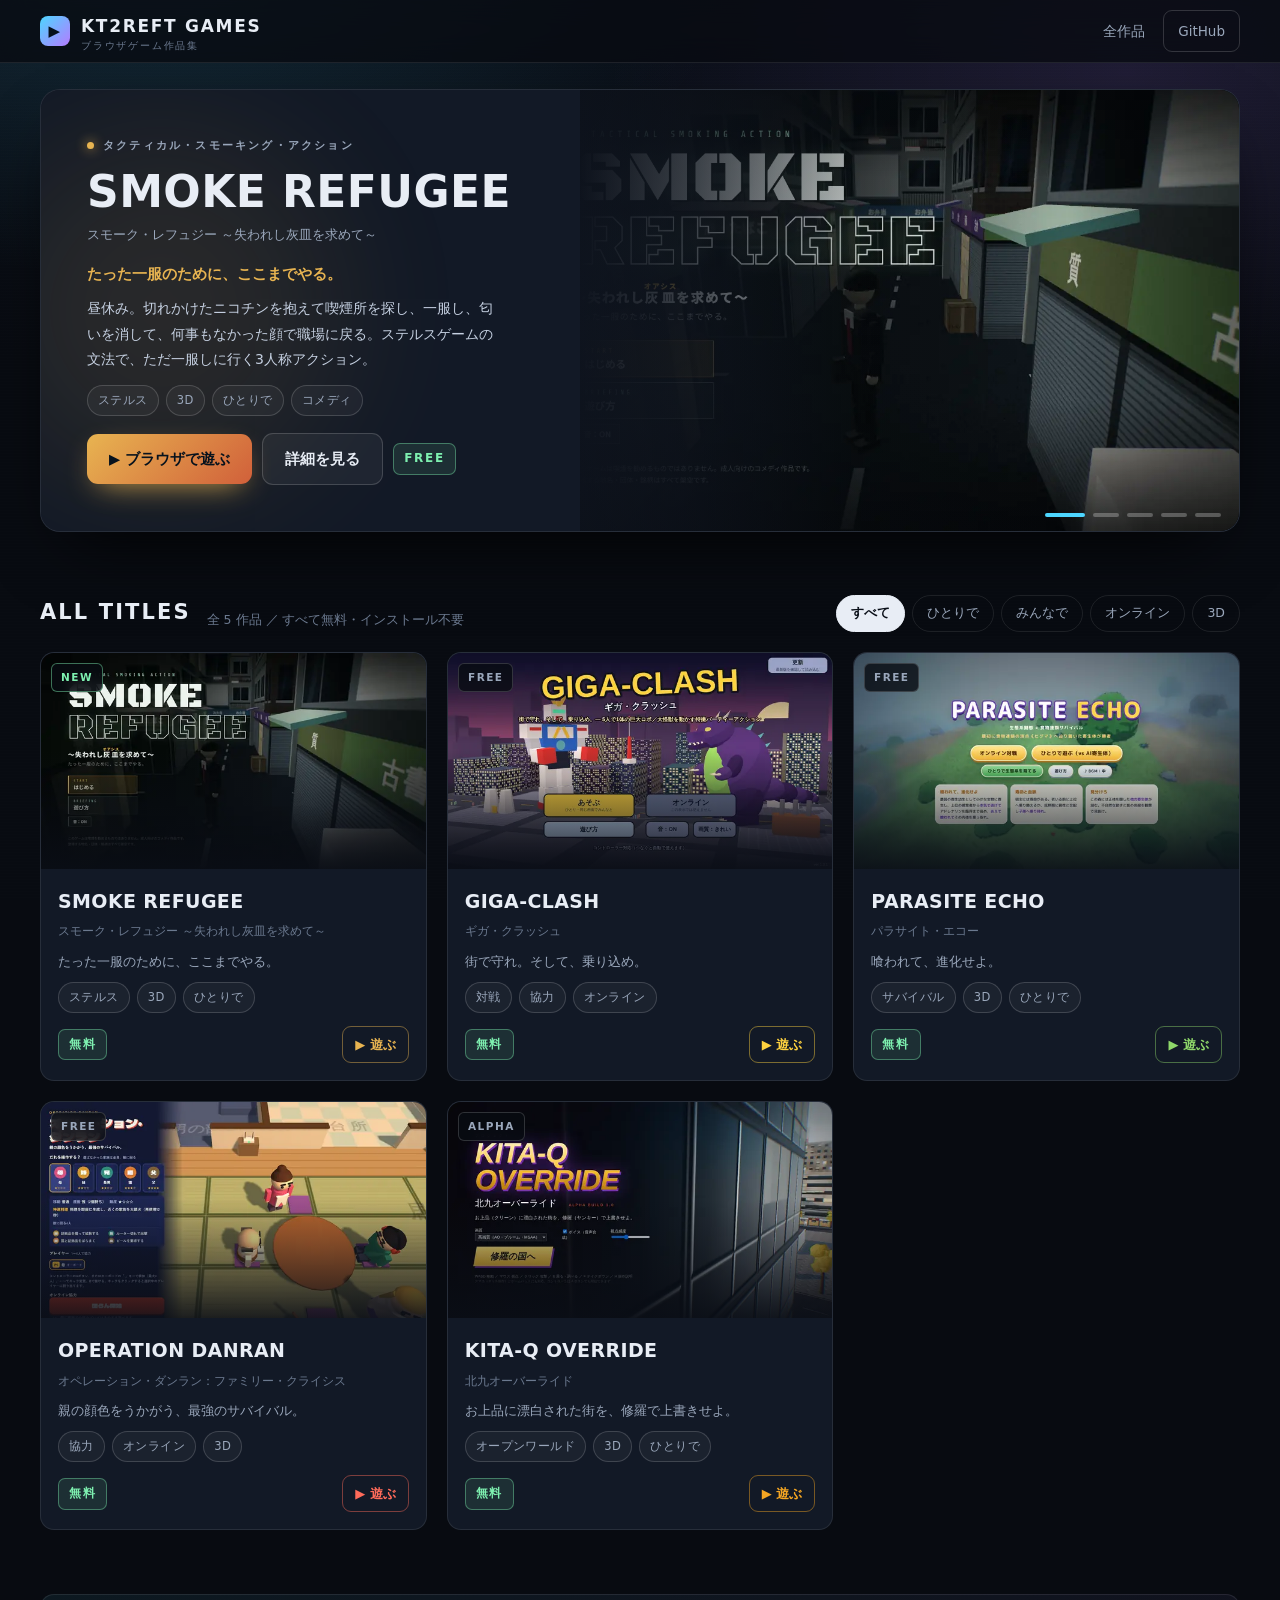
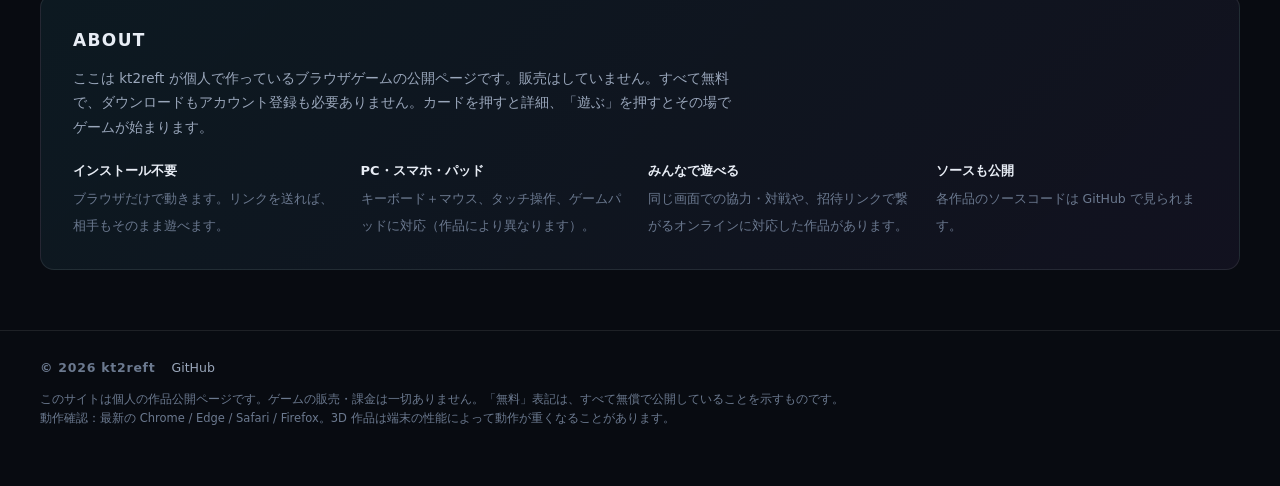
==== games/index.html @ 139df522 "作品一覧ページ（KT2REFT GAMES）を追加 公開中のブラウザゲーム5作品を、ゲーム販売サイト風の一覧として games/ に追加。各カードから直接ゲームを起動でき、詳細では特徴・ 操作・動作環" ====
<!DOCTYPE html>
<html lang="ja">
<head>
<meta charset="utf-8">
<meta name="viewport" content="width=device-width, initial-scale=1">
<title>KT2REFT GAMES — ブラウザで遊べる自作ゲーム</title>
<meta name="description" content="kt2reft が作ったブラウザゲームの一覧。インストール不要、クリックするだけで今すぐ遊べます。">
<meta property="og:type" content="website">
<meta property="og:title" content="KT2REFT GAMES">
<meta property="og:description" content="インストール不要。クリックするだけで遊べるブラウザゲーム集。">
<meta property="og:image" content="assets/og.jpg">
<meta name="twitter:card" content="summary_large_image">
<link rel="icon" href="data:image/svg+xml,%3Csvg xmlns='http://www.w3.org/2000/svg' viewBox='0 0 32 32'%3E%3Crect width='32' height='32' rx='7' fill='%230b0f17'/%3E%3Cpath d='M9 12h14v3h-5v8h-4v-8H9z' fill='%234dd6ff'/%3E%3C/svg%3E">
<style>
:root{
  --bg:#080b11; --bg2:#0d121c; --panel:#121926; --panel2:#182233;
  --line:rgba(255,255,255,.09); --line2:rgba(255,255,255,.16);
  --tx:#e8edf5; --tx2:#9aa7bb; --tx3:#6b798f;
  --acc:#4dd6ff; --acc2:#b47cff;
  --radius:14px;
  --jp:"Hiragino Kaku Gothic ProN","Hiragino Sans","Noto Sans JP","Yu Gothic UI","Yu Gothic",Meiryo,system-ui,sans-serif;
  --lat:ui-sans-serif,system-ui,"Segoe UI","Helvetica Neue",Arial,"Hiragino Kaku Gothic ProN",sans-serif;
  --maxw:1240px;
}
*{box-sizing:border-box}
html{scroll-behavior:smooth}
body{
  margin:0; background:var(--bg); color:var(--tx);
  font-family:var(--jp); font-size:15px; line-height:1.8;
  -webkit-font-smoothing:antialiased; overflow-x:hidden;
}
body.lock{overflow:hidden}
a{color:inherit;text-decoration:none}
img{display:block;max-width:100%}
button{font:inherit;color:inherit;border:0;background:none;cursor:pointer}
.wrap{max-width:var(--maxw);margin:0 auto;padding:0 20px}
.lat{font-family:var(--lat);letter-spacing:.06em}
.lat,.brand,.slide h2,.sheet .ttl h2,.card h4,.sechd h3,.about h3,.sheet h5,.eyebrow,.badge,.free,.side .price .p{font-weight:700;font-stretch:condensed}

/* ---------- background glow ---------- */
.bgfx{position:fixed;inset:0;z-index:0;pointer-events:none;
  background:
    radial-gradient(900px 500px at 12% -5%, rgba(77,214,255,.14), transparent 65%),
    radial-gradient(800px 500px at 88% 8%, rgba(180,124,255,.13), transparent 65%),
    linear-gradient(180deg,#0a0f18 0%,var(--bg) 40%);
}
.grain{position:fixed;inset:0;z-index:0;pointer-events:none;opacity:.5;
  background-image:linear-gradient(rgba(255,255,255,.022) 1px,transparent 1px);
  background-size:100% 3px;mix-blend-mode:overlay}

/* ---------- header ---------- */
header{position:sticky;top:0;z-index:40;backdrop-filter:blur(14px);
  background:rgba(8,11,17,.78);border-bottom:1px solid var(--line)}
.hd{display:flex;align-items:center;gap:18px;height:62px}
.brand{display:flex;align-items:center;gap:11px;font-family:var(--lat);font-weight:700;font-size:17px;letter-spacing:.1em;white-space:nowrap}
.brand .mk{width:30px;height:30px;border-radius:8px;display:grid;place-items:center;
  background:linear-gradient(135deg,var(--acc),var(--acc2));color:#06101c;font-size:15px;font-weight:700}
.brand small{display:block;font-family:var(--jp);font-size:10px;letter-spacing:.18em;color:var(--tx3);font-weight:400;line-height:1}
.hd nav{margin-left:auto;display:flex;align-items:center;gap:4px}
.hd nav a{padding:8px 14px;border-radius:9px;font-size:13.5px;color:var(--tx2);transition:.18s;white-space:nowrap}
@media(max-width:560px){.hd{gap:8px;height:56px}.brand{font-size:14px;gap:8px}.brand .mk{width:26px;height:26px;font-size:13px}.brand small{font-size:9px;letter-spacing:.12em}.hd nav a{padding:7px 10px;font-size:12.5px}}
.hd nav a:hover{color:var(--tx);background:rgba(255,255,255,.06)}
.hd .gh{border:1px solid var(--line2)}

/* ---------- hero ---------- */
.hero{position:relative;z-index:1;padding:26px 0 8px}
.stage{position:relative;border-radius:20px;overflow:hidden;border:1px solid var(--line);
  background:var(--panel);box-shadow:0 30px 70px -30px #000}
.slides{position:relative;min-height:430px}
.slide{position:absolute;inset:0;opacity:0;transition:opacity .55s ease;pointer-events:none;
  display:grid;grid-template-columns:minmax(0,45%) minmax(0,55%);background:var(--panel)}
.slide.on{opacity:1;pointer-events:auto;position:relative}
.slide .art{position:relative;overflow:hidden;background:#06090e}
.slide .shot{width:100%;height:100%;object-fit:cover;object-position:center 45%}
.slide .art:before{content:"";position:absolute;inset:0;z-index:2;
  background:linear-gradient(90deg,var(--panel) 0%,rgba(18,25,38,.72) 16%,rgba(18,25,38,.12) 42%,transparent 70%)}
.slide .art:after{content:"";position:absolute;inset:0;z-index:2;
  background:radial-gradient(120% 90% at 100% 50%, transparent 40%, rgba(8,11,17,.55) 100%)}
.slide .inner{position:relative;z-index:3;display:flex;flex-direction:column;justify-content:center;
  gap:13px;padding:46px 10px 46px 46px}
.slide .inner:before{content:"";position:absolute;left:-60px;top:50%;transform:translateY(-50%);
  width:360px;height:360px;border-radius:50%;background:var(--gc,var(--acc));opacity:.1;filter:blur(70px);z-index:-1}
@media(max-width:880px){
  .slides{min-height:0}
  .slide{grid-template-columns:1fr}
  .slide.on{display:grid}
  .slide .art{aspect-ratio:16/9;order:-1}
  .slide .art:before{background:linear-gradient(0deg,var(--panel) 2%,rgba(18,25,38,.35) 40%,transparent 75%)}
  .slide .inner{padding:18px 22px 26px;gap:10px}
  .slide .lead{-webkit-line-clamp:3}
  .dots{right:14px;bottom:auto;top:calc(56.25vw - 22px)}
  .cta .free{display:none}
}
.eyebrow{display:inline-flex;align-items:center;gap:9px;font-size:11px;letter-spacing:.2em;
  font-family:var(--lat);color:var(--tx2);text-transform:uppercase}
.eyebrow i{width:7px;height:7px;border-radius:50%;background:var(--gc,var(--acc));box-shadow:0 0 12px var(--gc,var(--acc));flex:none}
.slide h2{margin:0;font-family:var(--lat);font-size:clamp(28px,3.6vw,44px);line-height:1.05;font-weight:700;letter-spacing:.01em}
.slide .jpt{font-size:13px;color:var(--tx2);margin-top:-5px}
.slide .tag{margin:2px 0 -4px;font-size:14.5px;font-weight:700;color:var(--gc,var(--acc))}
.slide .lead{font-size:14px;color:#c6d1e2;max-width:46ch;margin:0;
  display:-webkit-box;-webkit-line-clamp:4;-webkit-box-orient:vertical;overflow:hidden}
.chips{display:flex;flex-wrap:wrap;gap:7px}
.chip{font-size:11.5px;letter-spacing:.04em;padding:4px 10px;border-radius:999px;
  border:1px solid var(--line2);color:var(--tx2);background:rgba(255,255,255,.04)}
.cta{display:flex;flex-wrap:wrap;gap:10px;align-items:center;margin-top:4px}
.btn{display:inline-flex;align-items:center;gap:9px;padding:12px 22px;border-radius:11px;
  font-weight:700;font-size:14.5px;transition:.18s;white-space:nowrap}
.btn.play{background:linear-gradient(135deg,var(--gc,var(--acc)),var(--gc2,var(--acc2)));color:#07121d;
  box-shadow:0 10px 30px -12px var(--gc,var(--acc))}
.btn.play:hover{transform:translateY(-2px);filter:brightness(1.07)}
.btn.ghost{border:1px solid var(--line2);color:var(--tx);background:rgba(255,255,255,.05)}
.btn.ghost:hover{background:rgba(255,255,255,.11)}
.free{font-family:var(--lat);font-size:12px;letter-spacing:.14em;color:#7ef0b0;
  border:1px solid rgba(126,240,176,.4);background:rgba(126,240,176,.1);padding:4px 10px;border-radius:7px}
.dots{position:absolute;right:18px;bottom:14px;display:flex;gap:8px;z-index:3}
.dots b{width:26px;height:4px;border-radius:3px;background:rgba(255,255,255,.26);cursor:pointer;transition:.25s}
.dots b.on{background:var(--acc);width:40px}

/* ---------- section ---------- */
.sec{position:relative;z-index:1;padding:54px 0 0;scroll-margin-top:74px}
.sechd{display:flex;align-items:flex-end;gap:16px;flex-wrap:wrap;margin-bottom:20px}
.sechd h3{margin:0;font-family:var(--lat);font-size:21px;letter-spacing:.1em;font-weight:700}
.sechd span{font-size:12.5px;color:var(--tx3)}
.filters{margin-left:auto;display:flex;gap:7px;flex-wrap:wrap}
.filters button{font-size:12.5px;padding:6px 14px;border-radius:999px;border:1px solid var(--line);
  color:var(--tx2);transition:.18s}
.filters button:hover{color:var(--tx);border-color:var(--line2)}
.filters button.on{background:var(--tx);color:#0a0f18;border-color:var(--tx);font-weight:700}

/* ---------- grid ---------- */
.grid{display:grid;grid-template-columns:repeat(auto-fill,minmax(310px,1fr));gap:20px}
.card{position:relative;border-radius:var(--radius);overflow:hidden;background:var(--panel);
  border:1px solid var(--line);transition:.22s;cursor:pointer;display:flex;flex-direction:column}
.card:hover{transform:translateY(-4px);border-color:var(--cc,var(--acc));
  box-shadow:0 22px 44px -22px rgba(0,0,0,.9),0 0 0 1px var(--cc,var(--acc)) inset}
.card .art{position:relative;aspect-ratio:16/9;overflow:hidden;background:#06090e}
.card .art img{width:100%;height:100%;object-fit:cover;transition:.4s}
.card:hover .art img{transform:scale(1.045)}
.card .art:after{content:"";position:absolute;inset:0;
  background:linear-gradient(180deg,transparent 45%,rgba(10,14,22,.9) 100%)}
.card .badge{position:absolute;top:10px;left:10px;z-index:2;font-family:var(--lat);font-size:10.5px;
  letter-spacing:.14em;padding:4px 9px;border-radius:6px;background:rgba(8,12,18,.8);
  border:1px solid var(--line2);color:var(--tx2);backdrop-filter:blur(6px)}
.card .badge.new{color:#7ef0b0;border-color:rgba(126,240,176,.45)}
.card .body{padding:15px 17px 17px;display:flex;flex-direction:column;gap:9px;flex:1}
.card h4{margin:0;font-family:var(--lat);font-size:19px;font-weight:700;letter-spacing:.02em}
.card .sub{font-size:11.5px;color:var(--tx3);margin-top:-6px}
.card p{margin:0;font-size:13px;color:var(--tx2);line-height:1.7;flex:1}
.card .foot{display:flex;align-items:center;gap:10px;padding-top:4px}
.card .foot .pbtn{margin-left:auto;font-size:13px;font-weight:700;color:var(--cc,var(--acc));
  display:inline-flex;align-items:center;gap:6px;padding:6px 12px;border-radius:9px;
  border:1px solid color-mix(in srgb,var(--cc,var(--acc)) 45%,transparent);transition:.18s}
.card .foot .pbtn:hover{background:var(--cc,var(--acc));color:#08121c}
.card:hover .foot .pbtn{background:color-mix(in srgb,var(--cc,var(--acc)) 16%,transparent)}

/* ---------- about ---------- */
.about{margin:64px 0 0;padding:30px 32px;border-radius:var(--radius);
  border:1px solid var(--line);background:linear-gradient(135deg,rgba(77,214,255,.07),rgba(180,124,255,.06))}
.about h3{margin:0 0 10px;font-family:var(--lat);font-size:17px;letter-spacing:.08em}
.about p{margin:0 0 8px;font-size:13.5px;color:var(--tx2);max-width:78ch}
.about .pts{display:grid;grid-template-columns:repeat(auto-fit,minmax(200px,1fr));gap:16px;margin-top:20px}
.about .pt b{display:block;font-size:13px;color:var(--tx);margin-bottom:3px}
.about .pt span{font-size:12.5px;color:var(--tx3);line-height:1.65}

footer{position:relative;z-index:1;margin-top:60px;border-top:1px solid var(--line);
  padding:26px 0 46px;font-size:12.5px;color:var(--tx3)}
footer .fl{display:flex;gap:16px;flex-wrap:wrap;align-items:center}
footer a{color:var(--tx2)}footer a:hover{color:var(--acc)}
footer .note{margin-top:10px;font-size:11.5px;line-height:1.7}

/* ---------- detail modal ---------- */
.ov{position:fixed;inset:0;z-index:90;background:rgba(4,6,10,.8);backdrop-filter:blur(7px);
  opacity:0;pointer-events:none;transition:.25s;overflow-y:auto;padding:34px 18px}
.ov.on{opacity:1;pointer-events:auto}
.sheet{max-width:1000px;margin:0 auto;background:var(--bg2);border:1px solid var(--line2);
  border-radius:18px;overflow:hidden;transform:translateY(14px) scale(.99);transition:.28s;
  box-shadow:0 40px 90px -30px #000}
.ov.on .sheet{transform:none}
.sheet .top{position:relative;aspect-ratio:16/8.2;overflow:hidden}
@media(max-width:700px){.sheet .top{aspect-ratio:16/9}}
.sheet .top img{width:100%;height:100%;object-fit:cover;object-position:center 45%}
.sheet .top .vl{position:absolute;inset:0;
  background:linear-gradient(0deg,var(--bg2) 1%,rgba(13,18,28,.25) 40%,transparent 100%)}
.sheet .ttl{padding:16px 30px 0;border-left:3px solid var(--gc,var(--acc));margin:0 30px}
@media(max-width:700px){.sheet .ttl{padding:14px 16px 0;margin:0 18px}}
.sheet .ttl h2{margin:0;font-family:var(--lat);font-size:clamp(24px,4vw,38px);line-height:1.08}
.sheet .ttl .jpt{font-size:13px;color:var(--tx2)}
.close{position:absolute;top:14px;right:14px;z-index:5;width:38px;height:38px;border-radius:10px;
  background:rgba(8,12,18,.72);border:1px solid var(--line2);display:grid;place-items:center;font-size:19px;
  backdrop-filter:blur(6px);transition:.18s}
.close:hover{background:rgba(255,255,255,.16)}
.sheet .cont{padding:24px 30px 34px;display:grid;grid-template-columns:1fr 282px;gap:30px}
@media(max-width:820px){.sheet .cont{grid-template-columns:1fr;padding:20px 18px 30px;gap:22px}}
.sheet .lead2{font-size:14.5px;color:#cbd6e6;margin:0 0 18px;line-height:1.85}
.sheet h5{font-family:var(--lat);font-size:13px;letter-spacing:.14em;color:var(--tx3);
  margin:24px 0 10px;padding-bottom:7px;border-bottom:1px solid var(--line)}
.sheet h5:first-of-type{margin-top:0}
.flist{list-style:none;padding:0;margin:0;display:flex;flex-direction:column;gap:9px}
.flist li{position:relative;padding-left:20px;font-size:13.5px;color:var(--tx2);line-height:1.75}
.flist li:before{content:"";position:absolute;left:3px;top:10px;width:7px;height:7px;border-radius:2px;
  background:var(--gc,var(--acc));transform:rotate(45deg)}
.flist li b{color:var(--tx)}
table.ctl{width:100%;border-collapse:collapse;font-size:13px}
table.ctl td{padding:7px 10px;border-bottom:1px solid var(--line);color:var(--tx2);vertical-align:top}
table.ctl td:first-child{color:var(--tx);width:44%;white-space:nowrap}
.side .box{background:var(--panel);border:1px solid var(--line);border-radius:12px;padding:16px;margin-bottom:14px}
.side .price{text-align:center;padding:18px 16px}
.side .price .p{font-family:var(--lat);font-size:30px;font-weight:700;color:#7ef0b0;line-height:1}
.side .price small{display:block;font-size:11.5px;color:var(--tx3);margin-top:6px}
.side .btn{width:100%;justify-content:center;margin-top:12px}
.spec{font-size:12.5px}
.spec div{display:flex;gap:10px;padding:6px 0;border-bottom:1px solid var(--line)}
.spec div:last-child{border:0}
.spec dt{color:var(--tx3);width:84px;flex:none}
.spec dd{margin:0;color:var(--tx2);flex:1}
.alert{font-size:12px;color:#ffcf8a;background:rgba(255,186,96,.08);border:1px solid rgba(255,186,96,.25);
  border-radius:9px;padding:10px 12px;line-height:1.65}
.hidden{display:none !important}
</style>
</head>
<body>
<div class="bgfx"></div><div class="grain"></div>

<header>
  <div class="wrap hd">
    <a class="brand" href="#top"><span class="mk">▶</span>
      <span>KT2REFT GAMES<small>ブラウザゲーム作品集</small></span></a>
    <nav>
      <a href="#library">全作品</a>
      <a class="gh" href="https://github.com/kt2reft" target="_blank" rel="noopener">GitHub</a>
    </nav>
  </div>
</header>

<main id="top">
  <section class="hero"><div class="wrap">
    <div class="stage">
      <div class="slides" id="slides"></div>
      <div class="dots" id="dots"></div>
    </div>
  </div></section>

  <section class="sec" id="library"><div class="wrap">
    <div class="sechd">
      <h3>ALL TITLES</h3><span>全 5 作品 ／ すべて無料・インストール不要</span>
      <div class="filters" id="filters"></div>
    </div>
    <div class="grid" id="grid"></div>

    <div class="about">
      <h3>ABOUT</h3>
      <p>ここは kt2reft が個人で作っているブラウザゲームの公開ページです。販売はしていません。すべて無料で、ダウンロードもアカウント登録も必要ありません。カードを押すと詳細、「遊ぶ」を押すとその場でゲームが始まります。</p>
      <div class="pts">
        <div class="pt"><b>インストール不要</b><span>ブラウザだけで動きます。リンクを送れば、相手もそのまま遊べます。</span></div>
        <div class="pt"><b>PC・スマホ・パッド</b><span>キーボード＋マウス、タッチ操作、ゲームパッドに対応（作品により異なります）。</span></div>
        <div class="pt"><b>みんなで遊べる</b><span>同じ画面での協力・対戦や、招待リンクで繋がるオンラインに対応した作品があります。</span></div>
        <div class="pt"><b>ソースも公開</b><span>各作品のソースコードは GitHub で見られます。</span></div>
      </div>
    </div>
  </div></section>
</main>

<footer><div class="wrap">
  <div class="fl">
    <span class="lat">© 2026 kt2reft</span>
    <a href="https://github.com/kt2reft" target="_blank" rel="noopener">GitHub</a>
  </div>
  <p class="note">このサイトは個人の作品公開ページです。ゲームの販売・課金は一切ありません。「無料」表記は、すべて無償で公開していることを示すものです。<br>
  動作確認：最新の Chrome / Edge / Safari / Firefox。3D 作品は端末の性能によって動作が重くなることがあります。</p>
</div></footer>

<div class="ov" id="ov"><div class="sheet" id="sheet"></div></div>

<script>
const GAMES = [
  {
    id:"smoke-refugee",
    title:"SMOKE REFUGEE",
    jp:"スモーク・レフュジー ～失われし灰皿を求めて～",
    tagline:"たった一服のために、ここまでやる。",
    genre:"タクティカル・スモーキング・アクション",
    lead:"昼休み。切れかけたニコチンを抱えて喫煙所を探し、一服し、匂いを消して、何事もなかった顔で職場に戻る。ステルスゲームの文法で、ただ一服しに行く3人称アクション。",
    desc:"肩越しのカメラ、しゃがみ歩き、レーダー、見つかった瞬間の「！」と ALERT／CAUTION の警戒フェーズ。ステルスゲームの道具立てを全部使って、やることは一服だけ。1ステージは「行きはニコチンとの戦い、帰りは匂いとの戦い」です。",
    url:"https://kt2reft.github.io/smoke-refugee/",
    repo:"https://github.com/kt2reft/smoke-refugee",
    accent:"#e8b451", accent2:"#d1603a",
    tags:["ステルス","3D","ひとりで","コメディ"],
    cats:["solo","3d"],
    players:"1人",
    updated:"2026-11-18",
    isNew:true,
    features:[
      "<b>ニコチン</b>は時間で減り、ゼロになると鈍足・手ブレ・イライラでメンタルが削れる",
      "吸った直後から広がる<b>匂いの輪</b>は風下へ流れる。輪に入った人は匂いの元を探して振り向く",
      "人の<b>視線は黄色い扇形</b>で地面とレーダーに表示。赤くなるほど疑われている",
      "紙巻きは回復大・匂い大、加熱式は匂い小だが加熱待ちとエラーあり",
      "地図の「喫」マークは情報が古い。撤去済みや全面禁煙のこともある",
      "喫茶店・コンビニ・加熱式専用店を使った立ち回り、路上喫煙指導員による即アウト",
      "失敗の瞬間に死因が大きく出て、<b>R キーひとつで即リトライ</b>"
    ],
    controls:[["移動（カメラの向きが前）","WASD / ↑↓"],["視点","マウス / ←→"],["走る（ニコチン消費1.5倍）","Shift"],["しゃがむ","C"],["一服する・店を使う","Space"],["紙巻き ⇄ 加熱式","Tab"],["消臭スプレー / ガム","Q / E"],["即リトライ","R"]],
    note:"このゲームは喫煙を勧めるものではありません。成人向けのコメディ作品です。登場する地名・団体・銘柄はすべて架空です。"
  },
  {
    id:"giga-clash",
    title:"GIGA-CLASH",
    jp:"ギガ・クラッシュ",
    tagline:"街で守れ。そして、乗り込め。",
    genre:"特撮パーティーアクション",
    lead:"ヒーロー5人 vs 怪人5人。前半は街で市民と拠点を奪い合い、後半は5人で1体の巨大ロボ／大怪獣に乗り込んで戦う、特撮パーティーアクション。",
    desc:"前半戦は裏方として街を走り回り、市民を運び、拠点を奪う。後半戦は仲間と同じ機体に乗り込み、誰がどの役割を担うかを分担しながら巨大戦へ。オンラインは最大10人、足りない席には Bot が入ります。",
    url:"https://kt2reft.github.io/giga-clash/",
    repo:"https://github.com/kt2reft/giga-clash",
    accent:"#ffd23f", accent2:"#ff7a59",
    tags:["対戦","協力","オンライン","3D","パッド対応"],
    cats:["multi","online","3d"],
    players:"1〜10人",
    updated:"2026-11-14",
    features:[
      "<b>同じ画面で最大4人</b>（つないだコントローラーの台数分）",
      "<b>オンライン対戦は最大10人。</b>招待リンクか5文字の部屋コードで参加、空席は Bot が埋める",
      "ヒーロー5人・怪人5人それぞれに固有スキル。ロビーで自由に選べる",
      "巨大戦はジャンプで相手を飛び越えて左右を入れ替えられる。脚部が壊れると跳べない",
      "上級者向けに、コンボ・ジャストガード・動力炉の最適出力・難易度「げきむず」・自己ベスト",
      "はじめての人には「ナビ」が次にやることを案内（ロビーで OFF にできます）",
      "コントローラーは種類を自動判別し、画面のボタン表記も合わせて変わる"
    ],
    controls:[["移動","WASD / 矢印（操縦中は A・D）"],["かつぐ・拾う・作業","Space"],["ジャンプ（操縦中）","W / Space"],["パンチ・弱攻撃（コンボ）","J"],["投げる・強攻撃","K"],["ガード（ジャストガード）","L / Shift"],["飛び道具 / 固有スキル","U / I"],["緊急脱出（操縦を交代）","X"]],
    note:"オンラインはブラウザ同士の直接接続（WebRTC）です。会社や学校のネットワークなど、一部の環境ではつながらないことがあります。"
  },
  {
    id:"parasite-echo",
    title:"PARASITE ECHO",
    jp:"パラサイト・エコー",
    tagline:"喰われて、進化せよ。",
    genre:"3D 生態系サバイバル",
    lead:"寄生体として生まれ、食物連鎖を「わざと喰われて乗っ取る」ことで登っていく3D生態系サバイバル。最初に頂点《ヒグマ》の肉体を奪った寄生体が勝者。",
    desc:"最弱の寄生幼生として小さな生物に寄生し、ひとつ上の階層の捕食者から本気で逃げてアドレナリンを溜める。臨界状態であえて喰われると、その肉体を乗っ取れる。宿主には寿命があり、成熟期に交配すれば子に乗り移れます。階層0〜6、陸・川・沼・海に15種族。",
    url:"https://kt2reft.github.io/parasite-echo/",
    repo:"https://github.com/kt2reft/parasite-echo",
    accent:"#8fd86a", accent2:"#b07cff",
    tags:["サバイバル","3D","ひとりで","育成"],
    cats:["solo","3d"],
    players:"1人",
    updated:"2026-11-15",
    features:[
      "<b>逃げて、溜めて、あえて喰われる。</b>乗っ取れるのはひとつ上の階層の捕食者だけ",
      "宿主には寿命（幼→成→老）。成熟期に同種の異性と交配すると、子に乗り移れる",
      "<b>ひとりで遊ぶ</b>：正体を隠した AI 寄生体5体と頂点を競う",
      "<b>ひとりで生態系を育てる</b>：痩せた森で繁殖し、全14種を健全な数に戻す協力モード",
      "階層0〜6・15種族。陸、川、沼、海それぞれに生息域がある",
      "三人称オービットカメラ、霧の晴れる探索マップとミニマップ",
      "種族ごとにアレンジが変わる自作 BGM と、状態に応じた画面演出"
    ],
    controls:[["移動（Shift で擬態歩き）","WASD"],["視点 / ズーム","右ドラッグ・矢印 / ホイール"],["攻撃・丸呑み","J / 左クリック（長押し）"],["技 / 求愛 / オーバードライブ","K / L / Space"],["マップ","N"]],
    note:"オンライン対戦・協力は claude.ai 版の機能を使うため、この GitHub Pages 版では利用できません。"
  },
  {
    id:"operation-danran",
    title:"OPERATION DANRAN",
    jp:"オペレーション・ダンラン：ファミリー・クライシス",
    tagline:"親の顔色をうかがう、最強のサバイバル。",
    genre:"3D パニック協力アクション",
    lead:"1〜4人で遊べる3Dパニック協力ゲーム。同じ画面に集まっても、オンラインでも協力できる。アカウント不要、招待リンクか4文字のコードで参加。",
    desc:"選ばなかった家族は全員、敵に回ります。母・妹・長男・猫・父。それぞれ移動も運搬も癖も違い、人数が増えるほど家の中の騒動も増えていきます。誰か1人でも怒りゲージが100%になれば、ちゃぶ台返し。",
    url:"https://kt2reft.github.io/operation-danran/",
    repo:"https://github.com/kt2reft/operation-danran",
    accent:"#ff6b5a", accent2:"#ffb347",
    tags:["協力","オンライン","3D","パーティー"],
    cats:["multi","online","3d"],
    players:"1〜4人",
    updated:"2026-11-14",
    features:[
      "<b>みんなが怒る</b>：誰か1人でも怒りゲージが100%になると、ちゃぶ台返しで失敗",
      "<b>みんなが要求する</b>：父はビール、兄はルーター、妹は映えごはん、猫はなでてほしい",
      "<b>口論に巻き込まれる</b>：仲の悪さに応じて口論が発生。仲裁するまで動けず、近くへ飛び火する",
      "一定時間ごとに「家族会議」や兄のゲーム爆音などの家族イベント。人数が多いほど頻繁に",
      "役の癖は残る：母は物音に気づき、妹はカメラで証拠品を撮り、猫は勝手にいたずらする",
      "朝のステージでは、人数に合わせて祖父・祖母・いとこ・おばが泊まりに来ている",
      "オンライン協力はアカウント不要。招待リンクか4文字のコードで参加"
    ],
    controls:[["移動","WASD / 矢印"],["持つ・置く・調べる","Space / クリック"],["参加（ローカル）","「，」キー または パッドの A"],["キャラ変更 / 抜ける","←→ / B"]],
    note:"GitHub Pages 版のオンラインは P2P（WebRTC）接続です。一部のネットワークではつながらないことがあります。"
  },
  {
    id:"kita-q-override",
    title:"KITA-Q OVERRIDE",
    jp:"北九オーバーライド",
    tagline:"お上品に漂白された街を、修羅で上書きせよ。",
    genre:"オープンワールド・アクション",
    lead:"クリーンに漂白された街を、ヤンキーで上書きしていくオープンワールド・アクション。three.js によるブラウザ向け3D実装で、外部アセットは使わずテクスチャもすべてプログラム生成。",
    desc:"市民を感染させ、施設を「角打ち」化し、信号機を破壊して街のルールごと書き換える。ごぼ天ソード、小倉祇園太鼓チャージ、成人式ミッション。現在アルファビルド1.0として公開中です。",
    url:"https://kt2reft.github.io/kita-q-override/",
    repo:"https://github.com/kt2reft/kita-q-override",
    accent:"#f5a623", accent2:"#b06bff",
    tags:["オープンワールド","3D","ひとりで","アルファ版"],
    cats:["solo","3d"],
    players:"1人",
    updated:"2026-11-17",
    alpha:true,
    features:[
      "<b>感染システム</b>：市民を修羅に変える。見た目・陣営・行動・ボイスまで切り替わる",
      "<b>施設ハッキング</b>：ダンプ突入やカップ酒で店を「角打ち」化し、半径50mを修羅ゾーンに",
      "<b>ごぼ天ソード</b>：先端ほど強いノックバック。強制給餌テイクダウンで10秒気絶",
      "<b>小倉祇園太鼓チャージ</b>：ドリフト特化のハンドリングと、半径20mの盆踊りスタン衝撃波",
      "信号機を破壊すると交通規制が消え、街の人と車の動きが変わる",
      "ミッション「成人式は金ピカだろ！」：乱入 → 強制カラーリング → 占拠",
      "パラグライダーでの移動、ビークル搭乗、ヤンキー座り"
    ],
    controls:[["移動 / 視点","WASD / マウス"],["攻撃・使用","クリック / J"],["ダッシュ ⇄ 歩き","Shift / C"],["ジャンプ・パラグライダー","Space"],["強制給餌テイクダウン","F"],["乗る・調べる / 降りる","E"],["武器切替","1〜5 / Q"],["操作説明 / ポーズ","H / P"]],
    note:"アルファ版です。three.js を CDN から読み込むため、インターネット接続が必要です。スマホは横向き推奨。"
  }
];

const CATS = [["all","すべて"],["solo","ひとりで"],["multi","みんなで"],["online","オンライン"],["3d","3D"]];
const $ = s => document.querySelector(s);
const esc = s => String(s).replace(/[&<>"]/g, c => ({'&':'&amp;','<':'&lt;','>':'&gt;','"':'&quot;'}[c]));

/* ---- hero ---- */
$("#slides").innerHTML = GAMES.map((g,i)=>`
  <article class="slide${i?'':' on'}" style="--gc:${g.accent};--gc2:${g.accent2}">
    <div class="inner">
      <div class="eyebrow"><i></i>${esc(g.genre)}${g.alpha?' ／ ALPHA':''}</div>
      <h2>${esc(g.title)}</h2>
      <div class="jpt">${esc(g.jp)}</div>
      <p class="tag">${esc(g.tagline)}</p>
      <p class="lead">${esc(g.lead)}</p>
      <div class="chips">${g.tags.map(t=>`<span class="chip">${esc(t)}</span>`).join('')}</div>
      <div class="cta">
        <a class="btn play" href="${g.url}" target="_blank" rel="noopener">▶ ブラウザで遊ぶ</a>
        <button class="btn ghost" data-open="${g.id}">詳細を見る</button>
        <span class="free">FREE</span>
      </div>
    </div>
    <div class="art"><img class="shot" src="assets/${g.id}.webp" alt="${esc(g.title)} のゲーム画面" ${i?'loading="lazy"':'fetchpriority="high"'}></div>
  </article>`).join('');
$("#dots").innerHTML = GAMES.map((g,i)=>`<b class="${i?'':'on'}" data-go="${i}" title="${esc(g.title)}"></b>`).join('');

let cur=0, timer=null;
function go(n){
  cur=(n+GAMES.length)%GAMES.length;
  document.querySelectorAll('.slide').forEach((s,i)=>s.classList.toggle('on',i===cur));
  document.querySelectorAll('.dots b').forEach((d,i)=>d.classList.toggle('on',i===cur));
}
function play(){ stop(); timer=setInterval(()=>go(cur+1),7000); }
function stop(){ if(timer) clearInterval(timer), timer=null; }
$("#dots").addEventListener('click',e=>{ const b=e.target.closest('[data-go]'); if(b){ go(+b.dataset.go); play(); }});
$(".stage").addEventListener('mouseenter',stop);
$(".stage").addEventListener('mouseleave',play);
if(!matchMedia('(prefers-reduced-motion: reduce)').matches) play();

/* ---- filters + grid ---- */
$("#filters").innerHTML = CATS.map(([c,l],i)=>`<button data-cat="${c}" class="${i?'':'on'}">${l}</button>`).join('');
function renderGrid(cat){
  const list = cat==='all' ? GAMES : GAMES.filter(g=>g.cats.includes(cat));
  $("#grid").innerHTML = list.map(g=>`
    <article class="card" data-open="${g.id}" style="--cc:${g.accent}" tabindex="0" role="button" aria-label="${esc(g.title)} の詳細">
      <div class="art">
        <span class="badge${g.isNew?' new':''}">${g.alpha?'ALPHA':(g.isNew?'NEW':'FREE')}</span>
        <img src="assets/${g.id}-sm.webp" alt="${esc(g.title)} のゲーム画面" loading="lazy" width="640" height="360">
      </div>
      <div class="body">
        <h4>${esc(g.title)}</h4>
        <div class="sub">${esc(g.jp)}</div>
        <p>${esc(g.tagline)}</p>
        <div class="chips">${g.tags.slice(0,3).map(t=>`<span class="chip">${esc(t)}</span>`).join('')}</div>
        <div class="foot">
          <span class="free">無料</span>
          <a class="pbtn" href="${g.url}" target="_blank" rel="noopener" data-play>▶ 遊ぶ</a>
        </div>
      </div>
    </article>`).join('');
}
renderGrid('all');
$("#filters").addEventListener('click',e=>{
  const b=e.target.closest('[data-cat]'); if(!b) return;
  document.querySelectorAll('#filters button').forEach(x=>x.classList.toggle('on',x===b));
  renderGrid(b.dataset.cat);
});

/* ---- detail ---- */
function openGame(id,push=true){
  const g = GAMES.find(x=>x.id===id); if(!g) return;
  $("#sheet").style.setProperty('--gc',g.accent);
  $("#sheet").style.setProperty('--gc2',g.accent2);
  $("#sheet").innerHTML = `
    <button class="close" aria-label="閉じる">✕</button>
    <div class="top">
      <img src="assets/${g.id}.webp" alt="${esc(g.title)} のゲーム画面">
      <div class="vl"></div>
    </div>
    <div class="ttl"><h2>${esc(g.title)}</h2><div class="jpt">${esc(g.jp)} ／ ${esc(g.genre)}</div></div>
    <div class="cont">
      <div>
        <p class="lead2"><b>${esc(g.tagline)}</b><br>${esc(g.lead)}</p>
        <p class="lead2" style="color:var(--tx2);font-size:13.5px">${esc(g.desc)}</p>
        <h5>FEATURES</h5>
        <ul class="flist">${g.features.map(f=>`<li>${f}</li>`).join('')}</ul>
        <h5>CONTROLS</h5>
        <table class="ctl">${g.controls.map(([a,b])=>`<tr><td>${esc(a)}</td><td>${esc(b)}</td></tr>`).join('')}</table>
        ${g.note?`<h5>NOTE</h5><div class="alert">${esc(g.note)}</div>`:''}
      </div>
      <aside class="side">
        <div class="box price">
          <div class="p">無料</div>
          <small>インストール・登録不要</small>
          <a class="btn play" href="${g.url}" target="_blank" rel="noopener">▶ 今すぐ遊ぶ</a>
          <a class="btn ghost" href="${g.repo}" target="_blank" rel="noopener">ソースコード</a>
        </div>
        <div class="box spec">
          <div><dt>プレイ人数</dt><dd>${esc(g.players)}</dd></div>
          <div><dt>ジャンル</dt><dd>${esc(g.genre)}</dd></div>
          <div><dt>対応</dt><dd>${esc(g.tags.join(' / '))}</dd></div>
          <div><dt>更新</dt><dd>${esc(g.updated)}</dd></div>
          <div><dt>動作環境</dt><dd>最新のブラウザ（WebGL）</dd></div>
        </div>
      </aside>
    </div>`;
  $("#ov").classList.add('on'); document.body.classList.add('lock');
  $("#sheet").scrollIntoView({block:'start'}); $("#ov").scrollTop = 0;
  if(push && location.hash !== '#'+id) history.pushState({id},'', '#'+id);
}
function closeGame(push=true){
  $("#ov").classList.remove('on'); document.body.classList.remove('lock');
  if(push && location.hash) history.pushState({},'', location.pathname+location.search);
}
document.addEventListener('click',e=>{
  if(e.target.closest('[data-play]')) return;
  const o=e.target.closest('[data-open]');
  if(o){ e.preventDefault(); openGame(o.dataset.open); return; }
  if(e.target.closest('.close')){ closeGame(); return; }
  if(e.target===$("#ov")) closeGame();
});
document.addEventListener('keydown',e=>{
  if(e.key==='Escape' && $("#ov").classList.contains('on')) closeGame();
  const c=e.target.closest && e.target.closest('.card');
  if(c && (e.key==='Enter'||e.key===' ')){ e.preventDefault(); openGame(c.dataset.open); }
});
addEventListener('popstate',()=>{
  const id=location.hash.slice(1);
  if(id && GAMES.some(g=>g.id===id)) openGame(id,false); else closeGame(false);
});
if(location.hash){ const id=location.hash.slice(1); if(GAMES.some(g=>g.id===id)) openGame(id,false); }
</script>
</body>
</html>
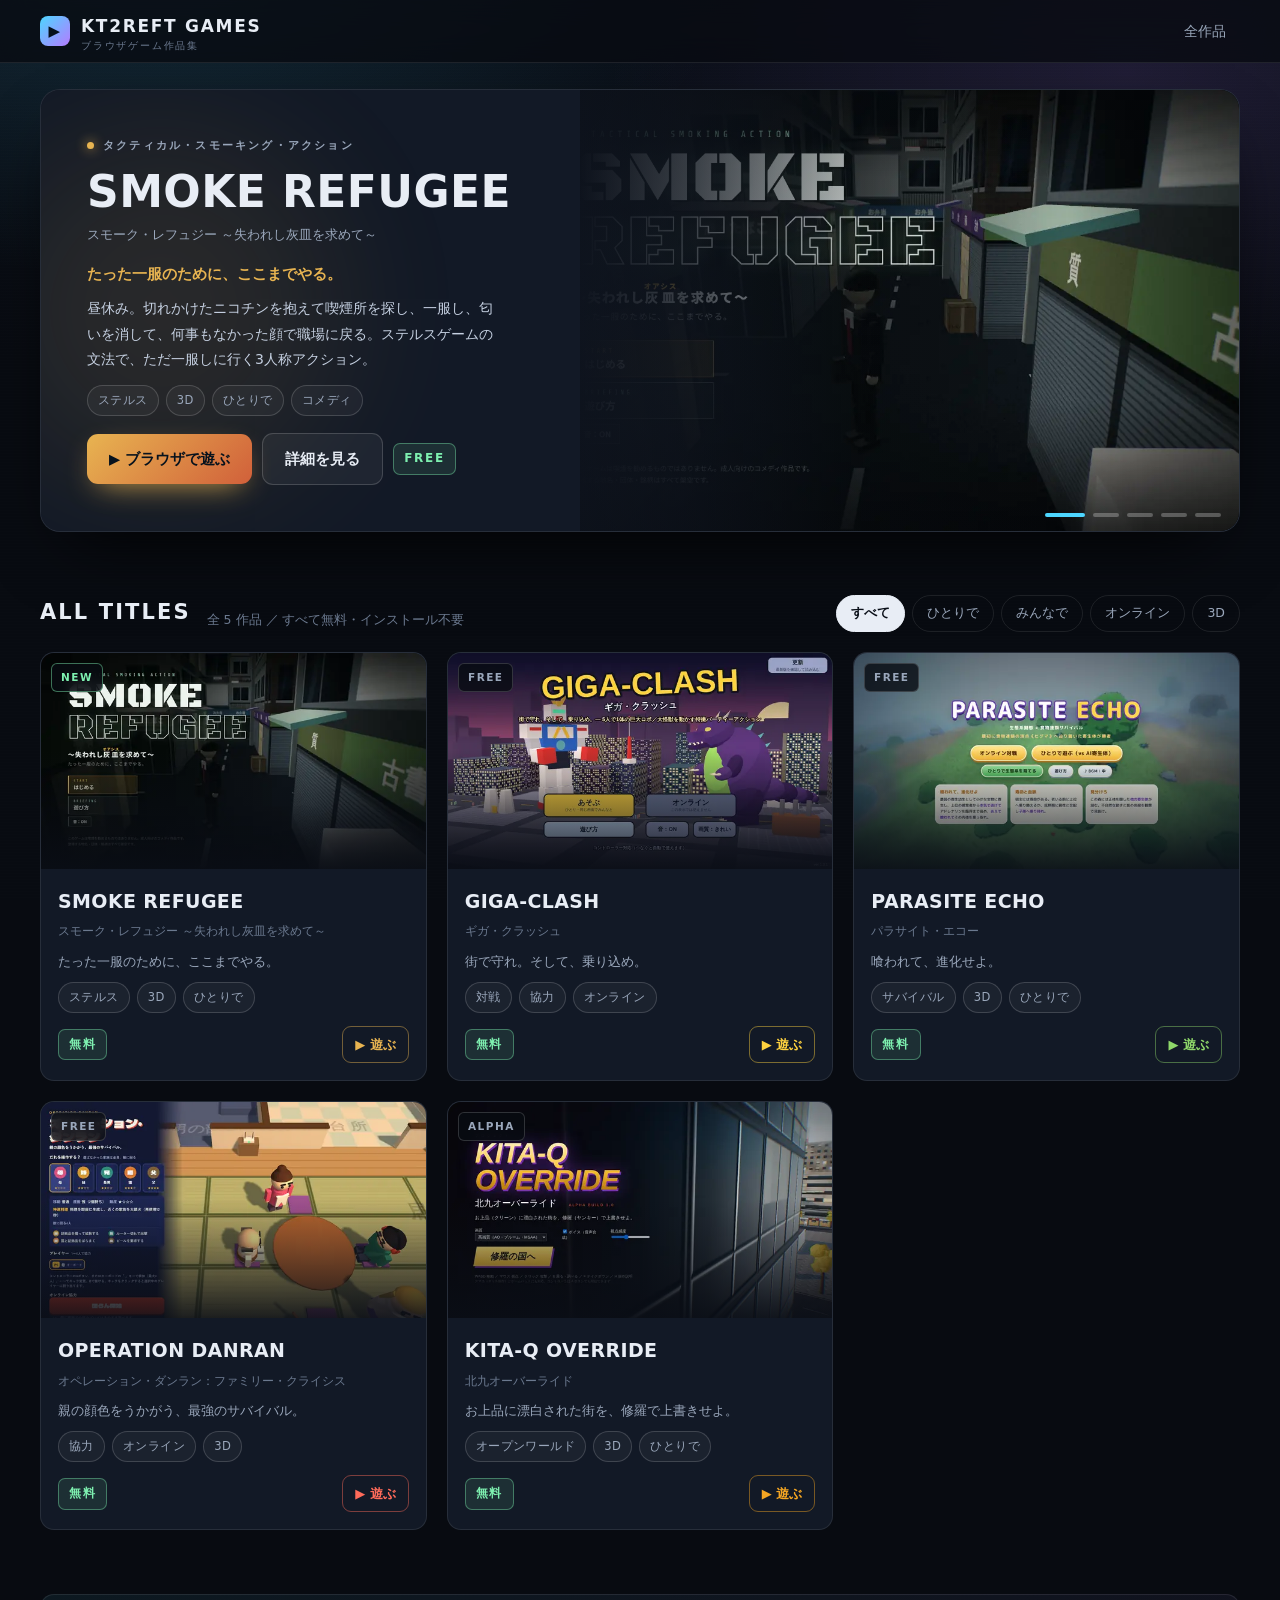
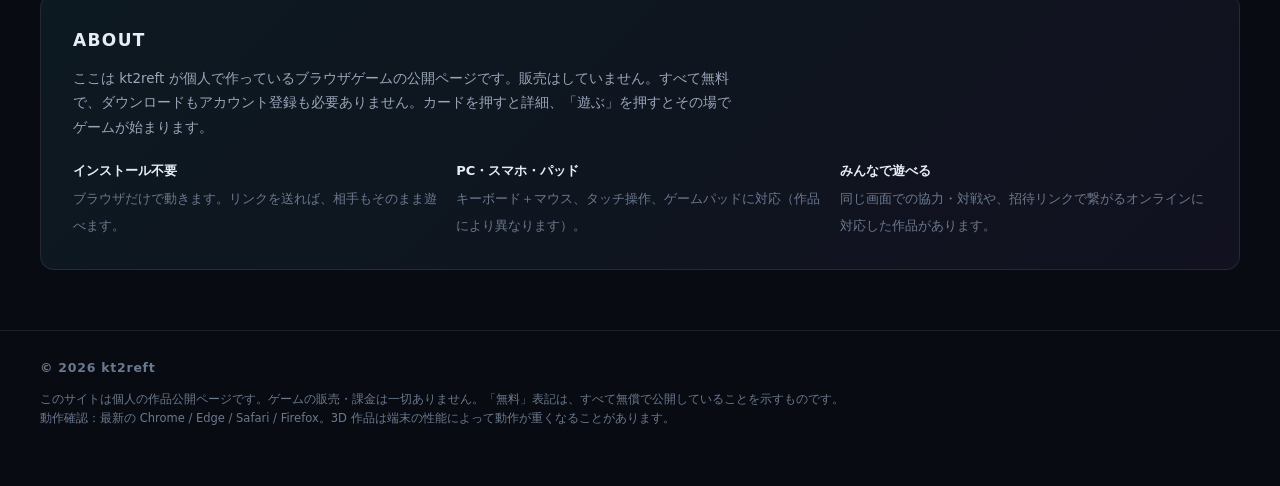
==== commit 3bb22d34: "作品一覧ページからソースコード公開部分を削除 Co-Authored-By: Claude Opus 5.5 <noreply@anthropic.com> Claude-Session: https" ====
--- a/games/index.html
+++ b/games/index.html
@@ -227,7 +227,6 @@
       <span>KT2REFT GAMES<small>ブラウザゲーム作品集</small></span></a>
     <nav>
       <a href="#library">全作品</a>
-      <a class="gh" href="https://github.com/kt2reft" target="_blank" rel="noopener">GitHub</a>
     </nav>
   </div>
 </header>
@@ -254,7 +253,6 @@
         <div class="pt"><b>インストール不要</b><span>ブラウザだけで動きます。リンクを送れば、相手もそのまま遊べます。</span></div>
         <div class="pt"><b>PC・スマホ・パッド</b><span>キーボード＋マウス、タッチ操作、ゲームパッドに対応（作品により異なります）。</span></div>
         <div class="pt"><b>みんなで遊べる</b><span>同じ画面での協力・対戦や、招待リンクで繋がるオンラインに対応した作品があります。</span></div>
-        <div class="pt"><b>ソースも公開</b><span>各作品のソースコードは GitHub で見られます。</span></div>
       </div>
     </div>
   </div></section>
@@ -263,7 +261,6 @@
 <footer><div class="wrap">
   <div class="fl">
     <span class="lat">© 2026 kt2reft</span>
-    <a href="https://github.com/kt2reft" target="_blank" rel="noopener">GitHub</a>
   </div>
   <p class="note">このサイトは個人の作品公開ページです。ゲームの販売・課金は一切ありません。「無料」表記は、すべて無償で公開していることを示すものです。<br>
   動作確認：最新の Chrome / Edge / Safari / Firefox。3D 作品は端末の性能によって動作が重くなることがあります。</p>
@@ -282,7 +279,6 @@
     lead:"昼休み。切れかけたニコチンを抱えて喫煙所を探し、一服し、匂いを消して、何事もなかった顔で職場に戻る。ステルスゲームの文法で、ただ一服しに行く3人称アクション。",
     desc:"肩越しのカメラ、しゃがみ歩き、レーダー、見つかった瞬間の「！」と ALERT／CAUTION の警戒フェーズ。ステルスゲームの道具立てを全部使って、やることは一服だけ。1ステージは「行きはニコチンとの戦い、帰りは匂いとの戦い」です。",
     url:"https://kt2reft.github.io/smoke-refugee/",
-    repo:"https://github.com/kt2reft/smoke-refugee",
     accent:"#e8b451", accent2:"#d1603a",
     tags:["ステルス","3D","ひとりで","コメディ"],
     cats:["solo","3d"],
@@ -310,7 +306,6 @@
     lead:"ヒーロー5人 vs 怪人5人。前半は街で市民と拠点を奪い合い、後半は5人で1体の巨大ロボ／大怪獣に乗り込んで戦う、特撮パーティーアクション。",
     desc:"前半戦は裏方として街を走り回り、市民を運び、拠点を奪う。後半戦は仲間と同じ機体に乗り込み、誰がどの役割を担うかを分担しながら巨大戦へ。オンラインは最大10人、足りない席には Bot が入ります。",
     url:"https://kt2reft.github.io/giga-clash/",
-    repo:"https://github.com/kt2reft/giga-clash",
     accent:"#ffd23f", accent2:"#ff7a59",
     tags:["対戦","協力","オンライン","3D","パッド対応"],
     cats:["multi","online","3d"],
@@ -337,7 +332,6 @@
     lead:"寄生体として生まれ、食物連鎖を「わざと喰われて乗っ取る」ことで登っていく3D生態系サバイバル。最初に頂点《ヒグマ》の肉体を奪った寄生体が勝者。",
     desc:"最弱の寄生幼生として小さな生物に寄生し、ひとつ上の階層の捕食者から本気で逃げてアドレナリンを溜める。臨界状態であえて喰われると、その肉体を乗っ取れる。宿主には寿命があり、成熟期に交配すれば子に乗り移れます。階層0〜6、陸・川・沼・海に15種族。",
     url:"https://kt2reft.github.io/parasite-echo/",
-    repo:"https://github.com/kt2reft/parasite-echo",
     accent:"#8fd86a", accent2:"#b07cff",
     tags:["サバイバル","3D","ひとりで","育成"],
     cats:["solo","3d"],
@@ -364,7 +358,6 @@
     lead:"1〜4人で遊べる3Dパニック協力ゲーム。同じ画面に集まっても、オンラインでも協力できる。アカウント不要、招待リンクか4文字のコードで参加。",
     desc:"選ばなかった家族は全員、敵に回ります。母・妹・長男・猫・父。それぞれ移動も運搬も癖も違い、人数が増えるほど家の中の騒動も増えていきます。誰か1人でも怒りゲージが100%になれば、ちゃぶ台返し。",
     url:"https://kt2reft.github.io/operation-danran/",
-    repo:"https://github.com/kt2reft/operation-danran",
     accent:"#ff6b5a", accent2:"#ffb347",
     tags:["協力","オンライン","3D","パーティー"],
     cats:["multi","online","3d"],
@@ -391,7 +384,6 @@
     lead:"クリーンに漂白された街を、ヤンキーで上書きしていくオープンワールド・アクション。three.js によるブラウザ向け3D実装で、外部アセットは使わずテクスチャもすべてプログラム生成。",
     desc:"市民を感染させ、施設を「角打ち」化し、信号機を破壊して街のルールごと書き換える。ごぼ天ソード、小倉祇園太鼓チャージ、成人式ミッション。現在アルファビルド1.0として公開中です。",
     url:"https://kt2reft.github.io/kita-q-override/",
-    repo:"https://github.com/kt2reft/kita-q-override",
     accent:"#f5a623", accent2:"#b06bff",
     tags:["オープンワールド","3D","ひとりで","アルファ版"],
     cats:["solo","3d"],
@@ -505,7 +497,6 @@
           <div class="p">無料</div>
           <small>インストール・登録不要</small>
           <a class="btn play" href="${g.url}" target="_blank" rel="noopener">▶ 今すぐ遊ぶ</a>
-          <a class="btn ghost" href="${g.repo}" target="_blank" rel="noopener">ソースコード</a>
         </div>
         <div class="box spec">
           <div><dt>プレイ人数</dt><dd>${esc(g.players)}</dd></div>
